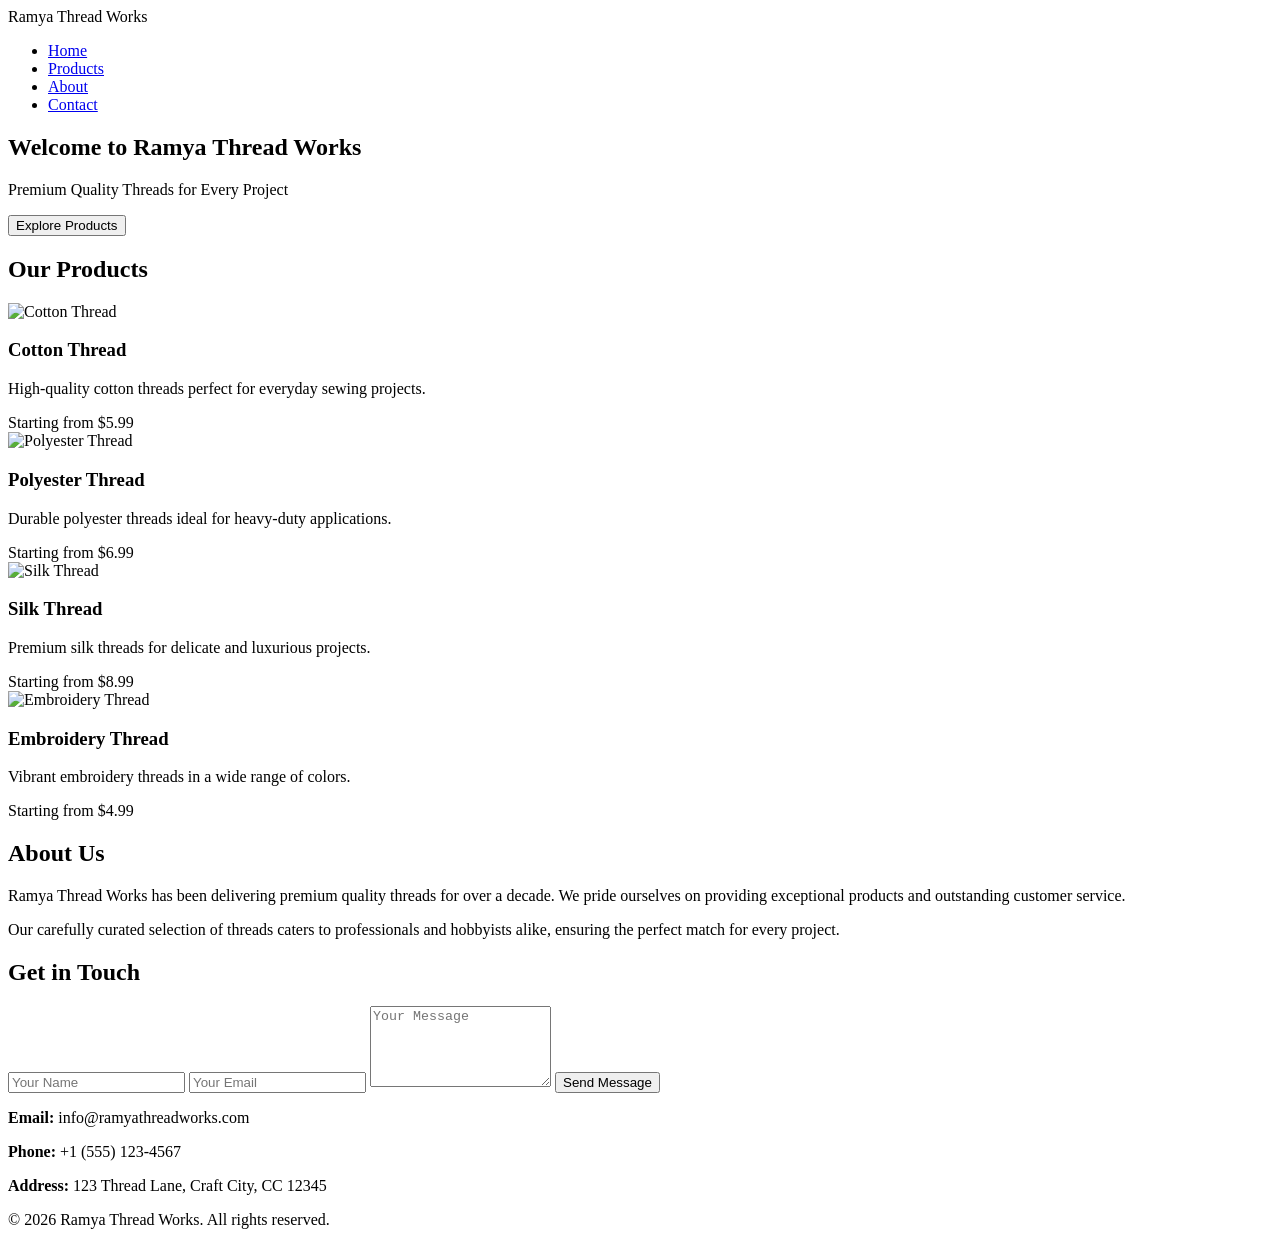
==== index.html @ b9c69a26 "Create index.html file" ====
<!DOCTYPE html>
<html lang="en">
<head>
    <meta charset="UTF-8">
    <meta name="viewport" content="width=device-width, initial-scale=1.0">
    <title>Ramya Thread Works - Premium Quality Threads</title>
    <link rel="stylesheet" href="styles/style.css">
</head>
<body>
    <nav class="navbar">
        <div class="container">
            <div class="logo">Ramya Thread Works</div>
            <ul class="nav-links">
                <li><a href="#home">Home</a></li>
                <li><a href="#products">Products</a></li>
                <li><a href="#about">About</a></li>
                <li><a href="#contact">Contact</a></li>
            </ul>
        </div>
    </nav>

    <section id="home" class="hero">
        <div class="hero-content">
            <h1>Welcome to Ramya Thread Works</h1>
            <p>Premium Quality Threads for Every Project</p>
            <button class="cta-btn" onclick="document.getElementById('products').scrollIntoView({behavior: 'smooth'})">Explore Products</button>
        </div>
    </section>

    <section id="products" class="products">
        <div class="container">
            <h2>Our Products</h2>
            <div class="product-grid">
                <div class="product-card">
                    <div class="product-image">
                        <img src="images/thread-1.jpg" alt="Cotton Thread">
                    </div>
                    <h3>Cotton Thread</h3>
                    <p>High-quality cotton threads perfect for everyday sewing projects.</p>
                    <span class="price">Starting from $5.99</span>
                </div>

                <div class="product-card">
                    <div class="product-image">
                        <img src="images/thread-2.jpg" alt="Polyester Thread">
                    </div>
                    <h3>Polyester Thread</h3>
                    <p>Durable polyester threads ideal for heavy-duty applications.</p>
                    <span class="price">Starting from $6.99</span>
                </div>

                <div class="product-card">
                    <div class="product-image">
                        <img src="images/thread-3.jpg" alt="Silk Thread">
                    </div>
                    <h3>Silk Thread</h3>
                    <p>Premium silk threads for delicate and luxurious projects.</p>
                    <span class="price">Starting from $8.99</span>
                </div>

                <div class="product-card">
                    <div class="product-image">
                        <img src="images/thread-4.jpg" alt="Embroidery Thread">
                    </div>
                    <h3>Embroidery Thread</h3>
                    <p>Vibrant embroidery threads in a wide range of colors.</p>
                    <span class="price">Starting from $4.99</span>
                </div>
            </div>
        </div>
    </section>

    <section id="about" class="about">
        <div class="container">
            <h2>About Us</h2>
            <div class="about-content">
                <div class="about-text">
                    <p>Ramya Thread Works has been delivering premium quality threads for over a decade. We pride ourselves on providing exceptional products and outstanding customer service.</p>
                    <p>Our carefully curated selection of threads caters to professionals and hobbyists alike, ensuring the perfect match for every project.</p>
                </div>
            </div>
        </div>
    </section>

    <section id="contact" class="contact">
        <div class="container">
            <h2>Get in Touch</h2>
            <div class="contact-content">
                <form class="contact-form">
                    <input type="text" placeholder="Your Name" required>
                    <input type="email" placeholder="Your Email" required>
                    <textarea placeholder="Your Message" rows="5" required></textarea>
                    <button type="submit" class="submit-btn">Send Message</button>
                </form>
                <div class="contact-info">
                    <p><strong>Email:</strong> info@ramyathreadworks.com</p>
                    <p><strong>Phone:</strong> +1 (555) 123-4567</p>
                    <p><strong>Address:</strong> 123 Thread Lane, Craft City, CC 12345</p>
                </div>
            </div>
        </div>
    </section>

    <footer>
        <p>&copy; 2026 Ramya Thread Works. All rights reserved.</p>
    </footer>

    <script src="scripts/script.js"></script>
</body>
</html>
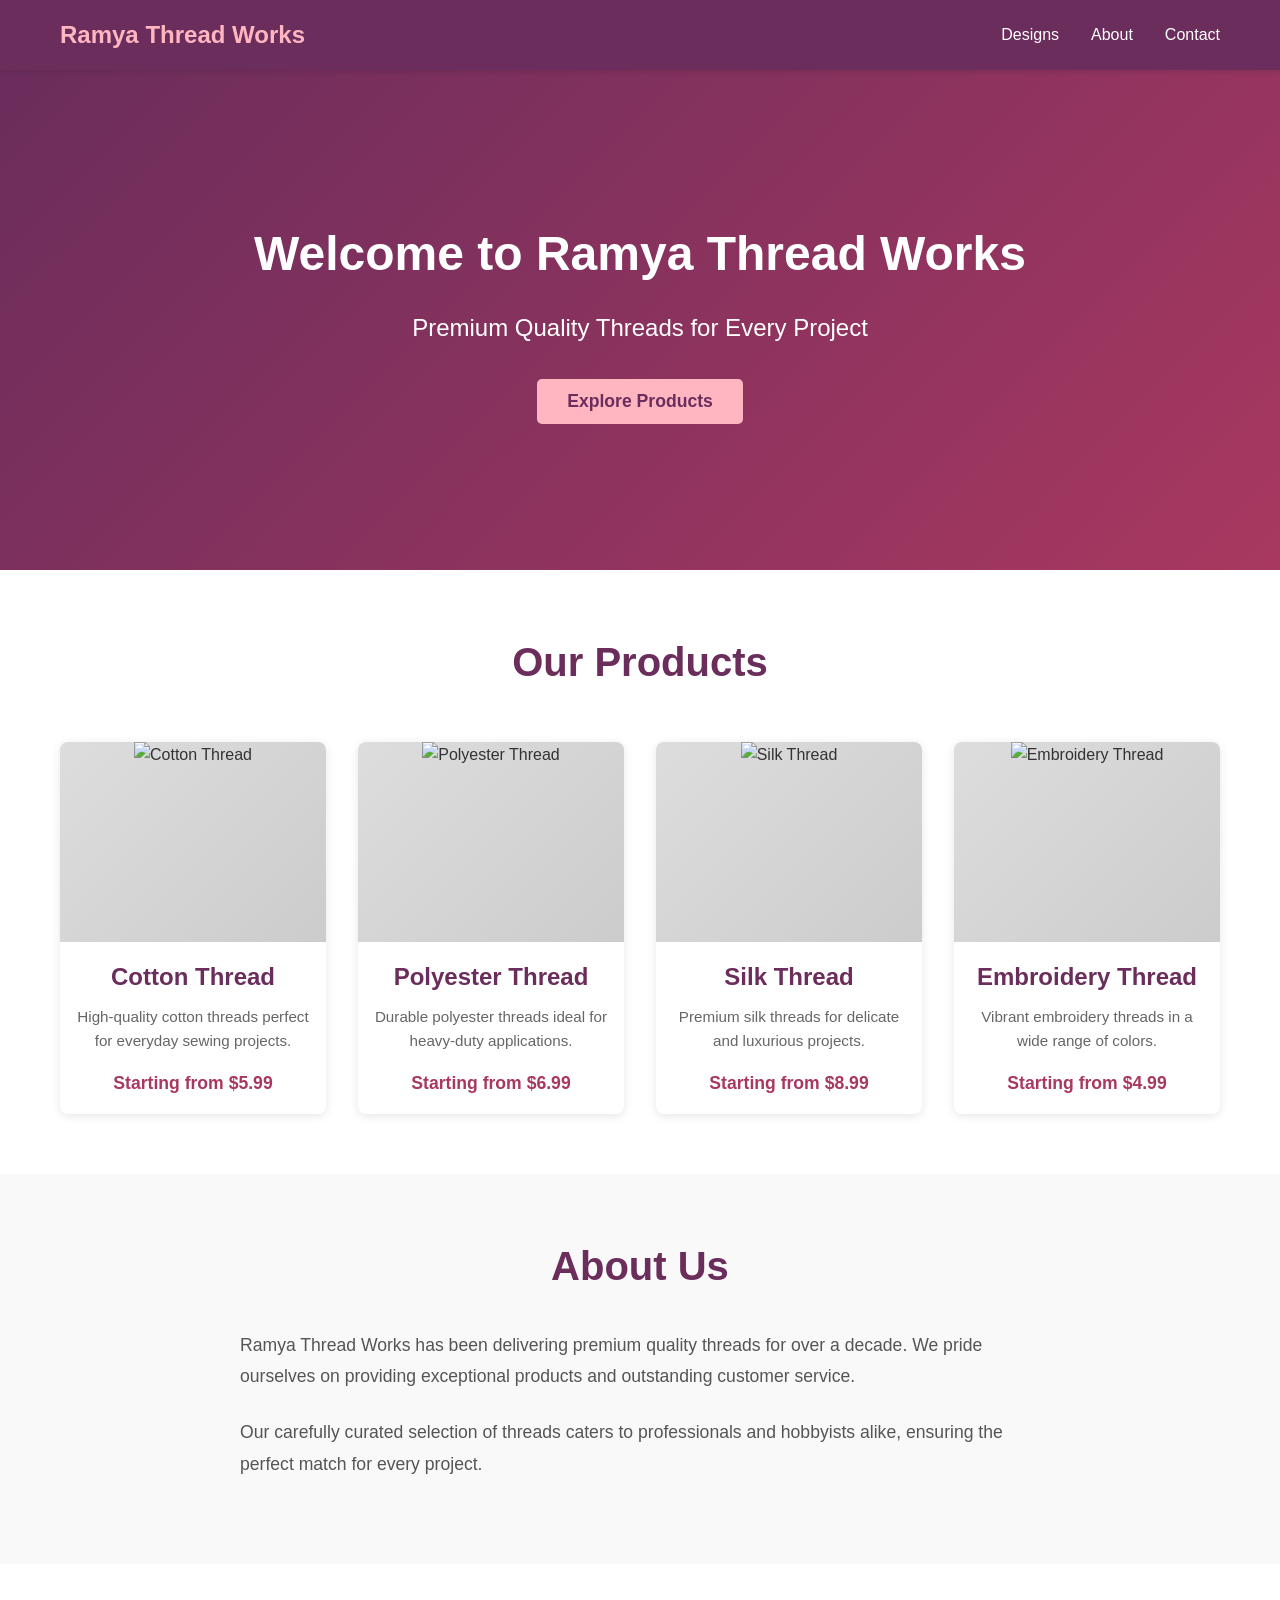
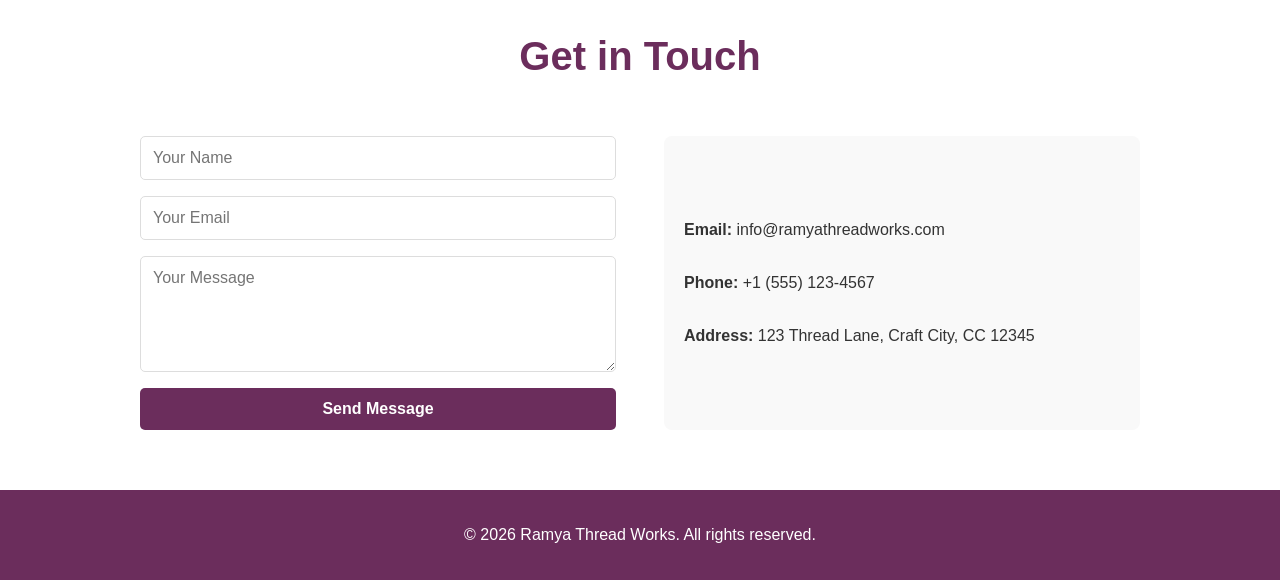
==== commit 38b5ee8b: "Update index.html" ====
--- a/index.html
+++ b/index.html
@@ -11,8 +11,7 @@
         <div class="container">
             <div class="logo">Ramya Thread Works</div>
             <ul class="nav-links">
-                <li><a href="#home">Home</a></li>
-                <li><a href="#products">Products</a></li>
+                <li><a href="#products">Designs</a></li>
                 <li><a href="#about">About</a></li>
                 <li><a href="#contact">Contact</a></li>
             </ul>
@@ -107,4 +106,4 @@
 
     <script src="scripts/script.js"></script>
 </body>
-</html>+</html>
--- a/styles/style.css
+++ b/styles/style.css
@@ -0,0 +1,359 @@
+/* General Styles */
+* {
+    margin: 0;
+    padding: 0;
+    box-sizing: border-box;
+}
+
+body {
+    font-family: 'Segoe UI', Tahoma, Geneva, Verdana, sans-serif;
+    line-height: 1.6;
+    color: #333;
+    background-color: #f9f9f9;
+}
+
+.container {
+    max-width: 1200px;
+    margin: 0 auto;
+    padding: 0 20px;
+}
+
+/* Navigation Bar */
+.navbar {
+    background-color: #6b2d5c;
+    color: white;
+    padding: 1rem 0;
+    position: sticky;
+    top: 0;
+    z-index: 100;
+    box-shadow: 0 2px 5px rgba(0, 0, 0, 0.1);
+}
+
+.navbar .container {
+    display: flex;
+    justify-content: space-between;
+    align-items: center;
+}
+
+.logo {
+    font-size: 1.5rem;
+    font-weight: bold;
+    color: #ffb6c1;
+}
+
+.nav-links {
+    display: flex;
+    list-style: none;
+    gap: 2rem;
+}
+
+.nav-links a {
+    color: white;
+    text-decoration: none;
+    transition: color 0.3s ease;
+}
+
+.nav-links a:hover {
+    color: #ffb6c1;
+}
+
+/* Hero Section */
+.hero {
+    background: linear-gradient(135deg, #6b2d5c 0%, #a83860 100%);
+    color: white;
+    padding: 100px 20px;
+    text-align: center;
+    min-height: 500px;
+    display: flex;
+    align-items: center;
+    justify-content: center;
+}
+
+.hero-content h1 {
+    font-size: 3rem;
+    margin-bottom: 1rem;
+    animation: fadeInDown 0.8s ease;
+}
+
+.hero-content p {
+    font-size: 1.5rem;
+    margin-bottom: 2rem;
+    animation: fadeInUp 0.8s ease;
+}
+
+.cta-btn {
+    background-color: #ffb6c1;
+    color: #6b2d5c;
+    border: none;
+    padding: 12px 30px;
+    font-size: 1.1rem;
+    border-radius: 5px;
+    cursor: pointer;
+    transition: all 0.3s ease;
+    font-weight: bold;
+}
+
+.cta-btn:hover {
+    background-color: #ff69b4;
+    transform: translateY(-2px);
+    box-shadow: 0 5px 15px rgba(0, 0, 0, 0.2);
+}
+
+/* Products Section */
+.products {
+    padding: 60px 20px;
+    background-color: white;
+}
+
+.products h2 {
+    text-align: center;
+    font-size: 2.5rem;
+    margin-bottom: 3rem;
+    color: #6b2d5c;
+}
+
+.product-grid {
+    display: grid;
+    grid-template-columns: repeat(auto-fit, minmax(250px, 1fr));
+    gap: 2rem;
+}
+
+.product-card {
+    background: white;
+    border-radius: 8px;
+    overflow: hidden;
+    box-shadow: 0 2px 10px rgba(0, 0, 0, 0.1);
+    transition: all 0.3s ease;
+    text-align: center;
+}
+
+.product-card:hover {
+    transform: translateY(-10px);
+    box-shadow: 0 5px 20px rgba(0, 0, 0, 0.15);
+}
+
+.product-image {
+    width: 100%;
+    height: 200px;
+    background: linear-gradient(135deg, #ddd 0%, #ccc 100%);
+    overflow: hidden;
+}
+
+.product-image img {
+    width: 100%;
+    height: 100%;
+    object-fit: cover;
+}
+
+.product-card h3 {
+    font-size: 1.5rem;
+    margin: 1rem 0 0.5rem 0;
+    color: #6b2d5c;
+}
+
+.product-card p {
+    padding: 0 1rem;
+    color: #666;
+    font-size: 0.95rem;
+    margin-bottom: 0.5rem;
+}
+
+.price {
+    display: inline-block;
+    padding: 0.5rem 1rem 1rem 1rem;
+    font-weight: bold;
+    color: #a83860;
+    font-size: 1.1rem;
+}
+
+/* About Section */
+.about {
+    padding: 60px 20px;
+    background-color: #f9f9f9;
+}
+
+.about h2 {
+    text-align: center;
+    font-size: 2.5rem;
+    margin-bottom: 2rem;
+    color: #6b2d5c;
+}
+
+.about-content {
+    max-width: 800px;
+    margin: 0 auto;
+}
+
+.about-text p {
+    font-size: 1.1rem;
+    margin-bottom: 1.5rem;
+    line-height: 1.8;
+    color: #555;
+}
+
+/* Contact Section */
+.contact {
+    padding: 60px 20px;
+    background-color: white;
+}
+
+.contact h2 {
+    text-align: center;
+    font-size: 2.5rem;
+    margin-bottom: 3rem;
+    color: #6b2d5c;
+}
+
+.contact-content {
+    display: grid;
+    grid-template-columns: 1fr 1fr;
+    gap: 3rem;
+    max-width: 1000px;
+    margin: 0 auto;
+}
+
+.contact-form {
+    display: flex;
+    flex-direction: column;
+    gap: 1rem;
+}
+
+.contact-form input,
+.contact-form textarea {
+    padding: 12px;
+    border: 1px solid #ddd;
+    border-radius: 5px;
+    font-family: inherit;
+    font-size: 1rem;
+}
+
+.contact-form input:focus,
+.contact-form textarea:focus {
+    outline: none;
+    border-color: #a83860;
+    box-shadow: 0 0 5px rgba(168, 56, 96, 0.3);
+}
+
+.submit-btn {
+    background-color: #6b2d5c;
+    color: white;
+    border: none;
+    padding: 12px;
+    font-size: 1rem;
+    border-radius: 5px;
+    cursor: pointer;
+    transition: all 0.3s ease;
+    font-weight: bold;
+}
+
+.submit-btn:hover {
+    background-color: #a83860;
+    transform: translateY(-2px);
+}
+
+.contact-info {
+    display: flex;
+    flex-direction: column;
+    justify-content: center;
+    gap: 1.5rem;
+    padding: 20px;
+    background-color: #f9f9f9;
+    border-radius: 8px;
+}
+
+.contact-info p {
+    font-size: 1rem;
+    line-height: 1.8;
+}
+
+/* Footer */
+footer {
+    background-color: #6b2d5c;
+    color: white;
+    text-align: center;
+    padding: 2rem;
+}
+
+/* Animations */
+@keyframes fadeInDown {
+    from {
+        opacity: 0;
+        transform: translateY(-20px);
+    }
+    to {
+        opacity: 1;
+        transform: translateY(0);
+    }
+}
+
+@keyframes fadeInUp {
+    from {
+        opacity: 0;
+        transform: translateY(20px);
+    }
+    to {
+        opacity: 1;
+        transform: translateY(0);
+    }
+}
+
+/* Responsive Design */
+@media (max-width: 768px) {
+    .nav-links {
+        gap: 1rem;
+        font-size: 0.9rem;
+    }
+
+    .hero-content h1 {
+        font-size: 2rem;
+    }
+
+    .hero-content p {
+        font-size: 1.1rem;
+    }
+
+    .products h2,
+    .about h2,
+    .contact h2 {
+        font-size: 2rem;
+    }
+
+    .product-grid {
+        grid-template-columns: 1fr;
+    }
+
+    .contact-content {
+        grid-template-columns: 1fr;
+        gap: 2rem;
+    }
+
+    .hero {
+        padding: 50px 20px;
+        min-height: 300px;
+    }
+}
+
+@media (max-width: 480px) {
+    .navbar .container {
+        flex-direction: column;
+        gap: 1rem;
+    }
+
+    .nav-links {
+        flex-direction: column;
+        gap: 0.5rem;
+    }
+
+    .hero-content h1 {
+        font-size: 1.5rem;
+    }
+
+    .hero-content p {
+        font-size: 1rem;
+    }
+
+    .cta-btn {
+        padding: 10px 20px;
+        font-size: 0.9rem;
+    }
+}
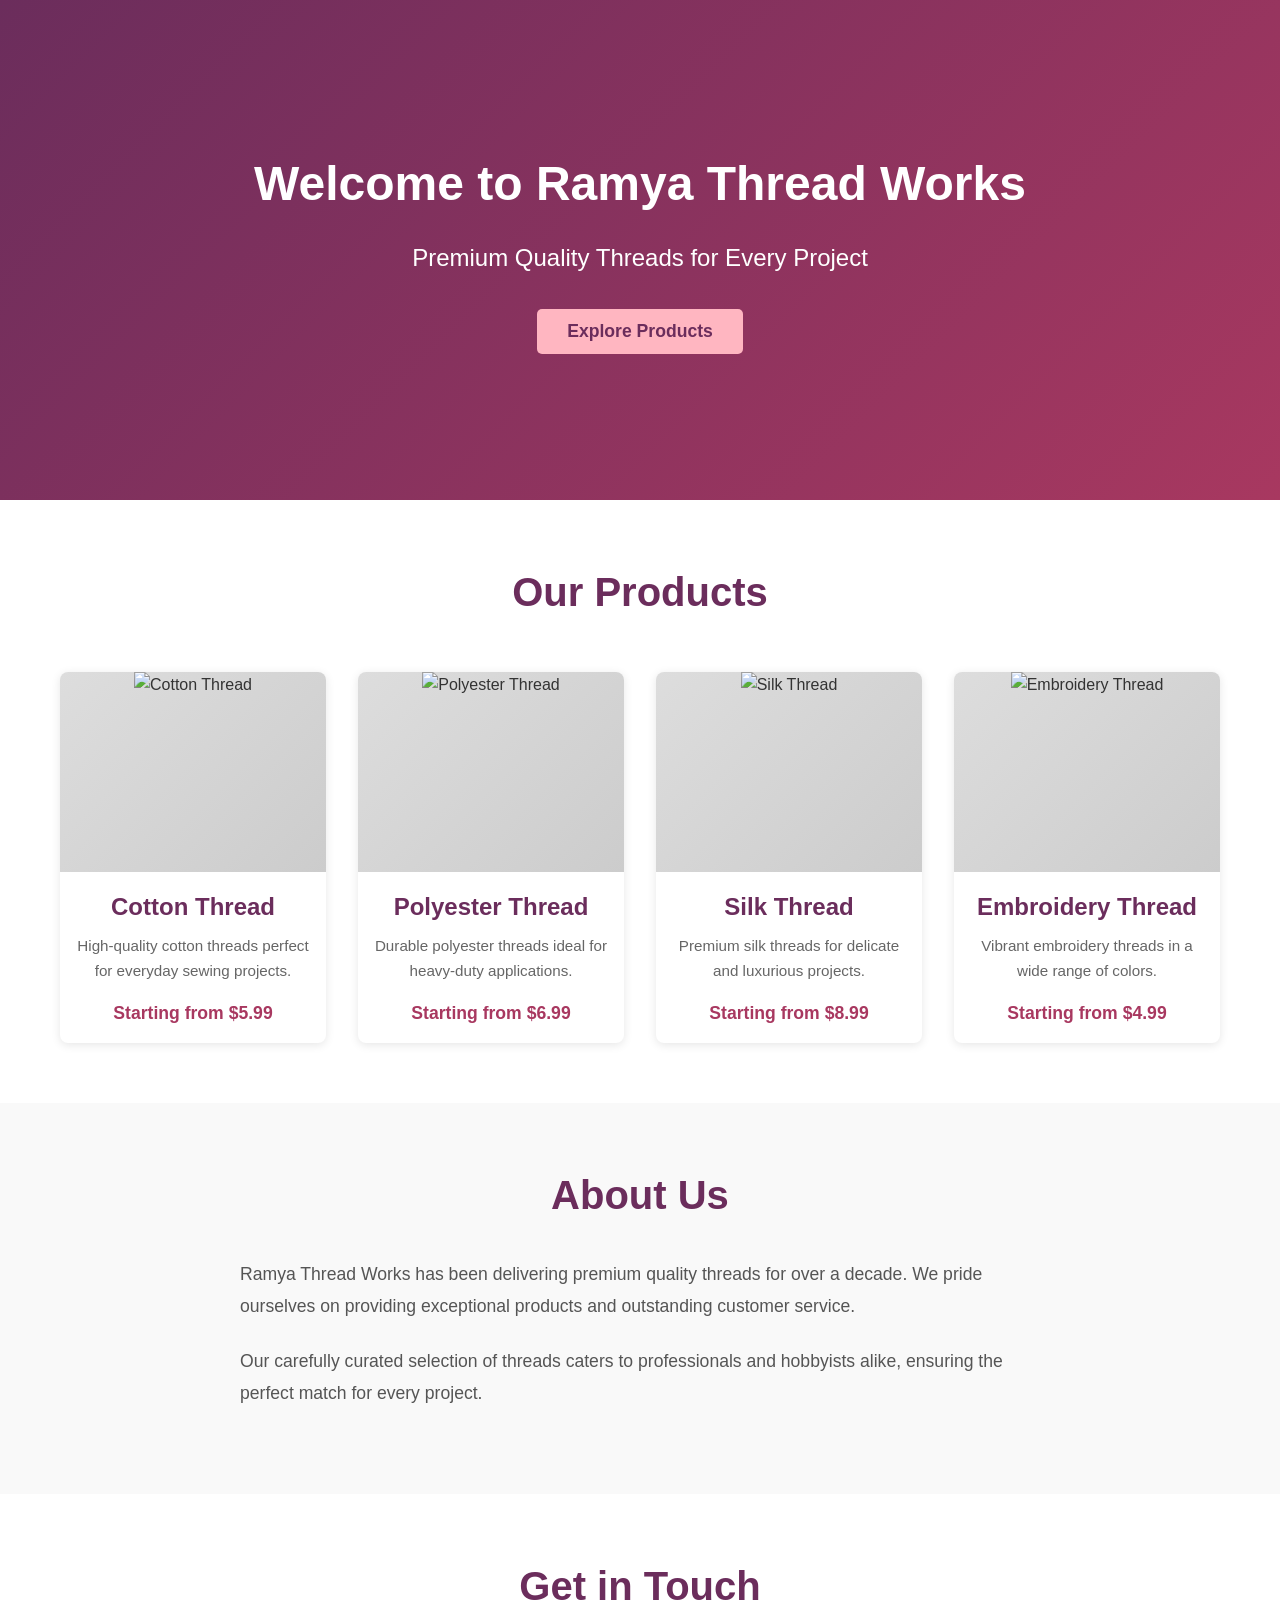
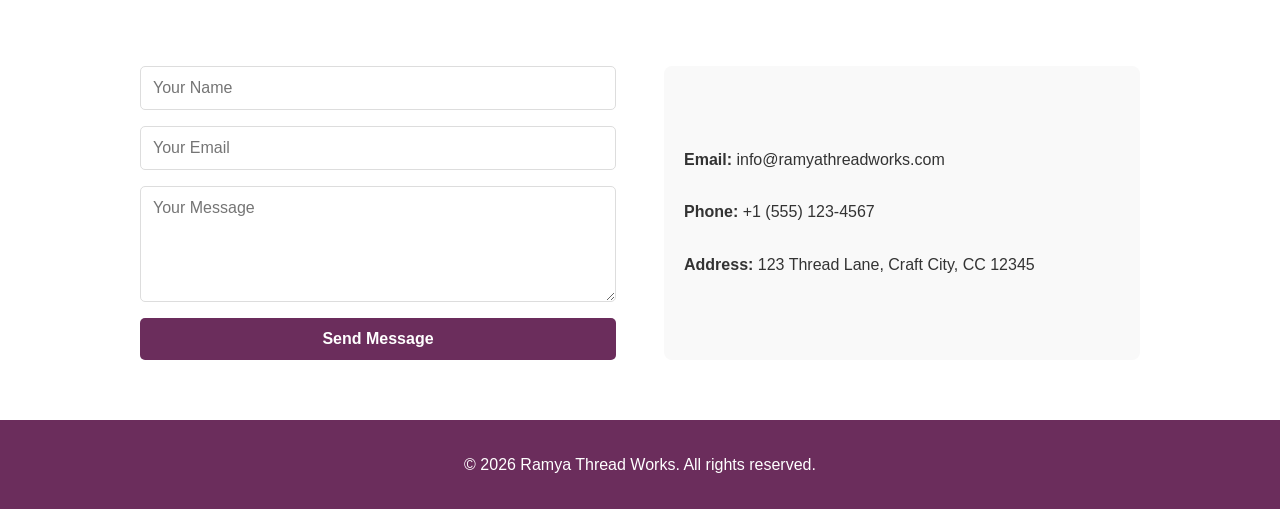
==== commit 58f716ee: "Remove navigation bar from index.html Removed the navigation bar from the index.html file." ====
--- a/index.html
+++ b/index.html
@@ -7,17 +7,6 @@
     <link rel="stylesheet" href="styles/style.css">
 </head>
 <body>
-    <nav class="navbar">
-        <div class="container">
-            <div class="logo">Ramya Thread Works</div>
-            <ul class="nav-links">
-                <li><a href="#products">Designs</a></li>
-                <li><a href="#about">About</a></li>
-                <li><a href="#contact">Contact</a></li>
-            </ul>
-        </div>
-    </nav>
-
     <section id="home" class="hero">
         <div class="hero-content">
             <h1>Welcome to Ramya Thread Works</h1>
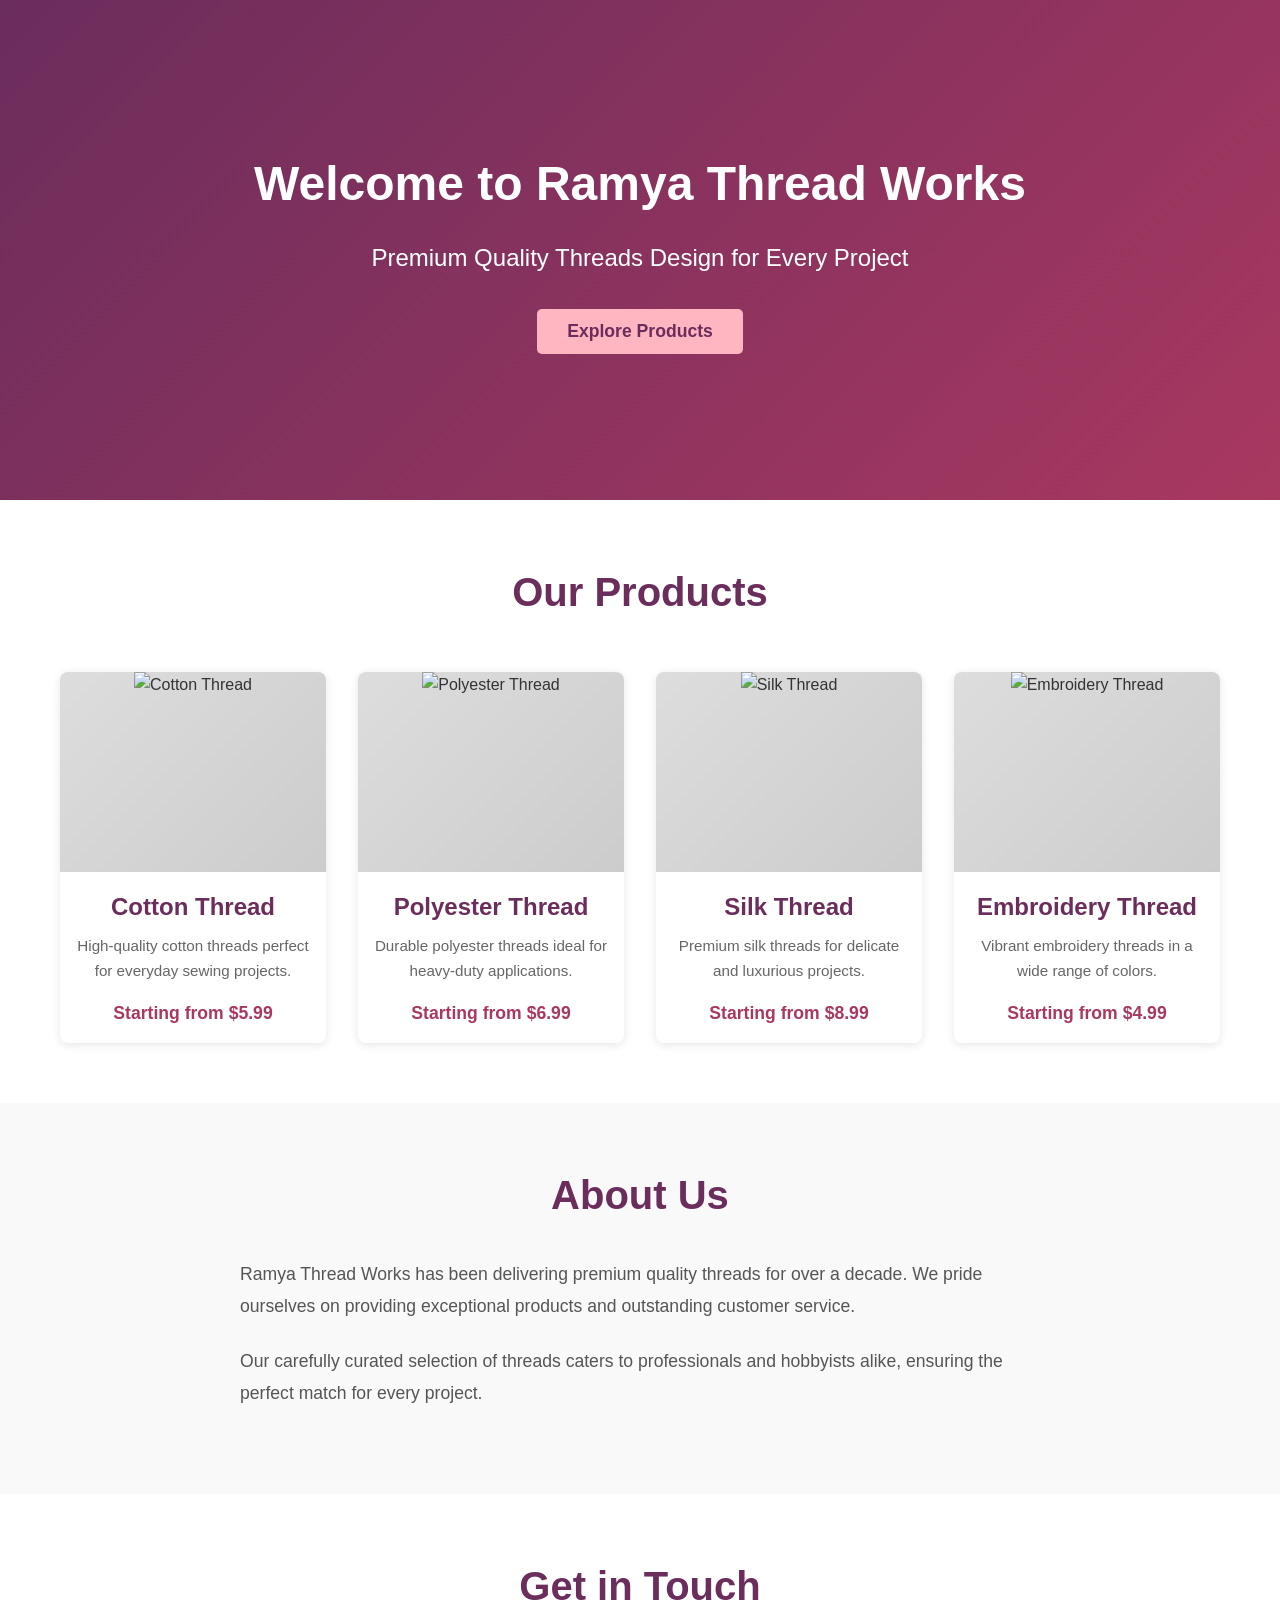
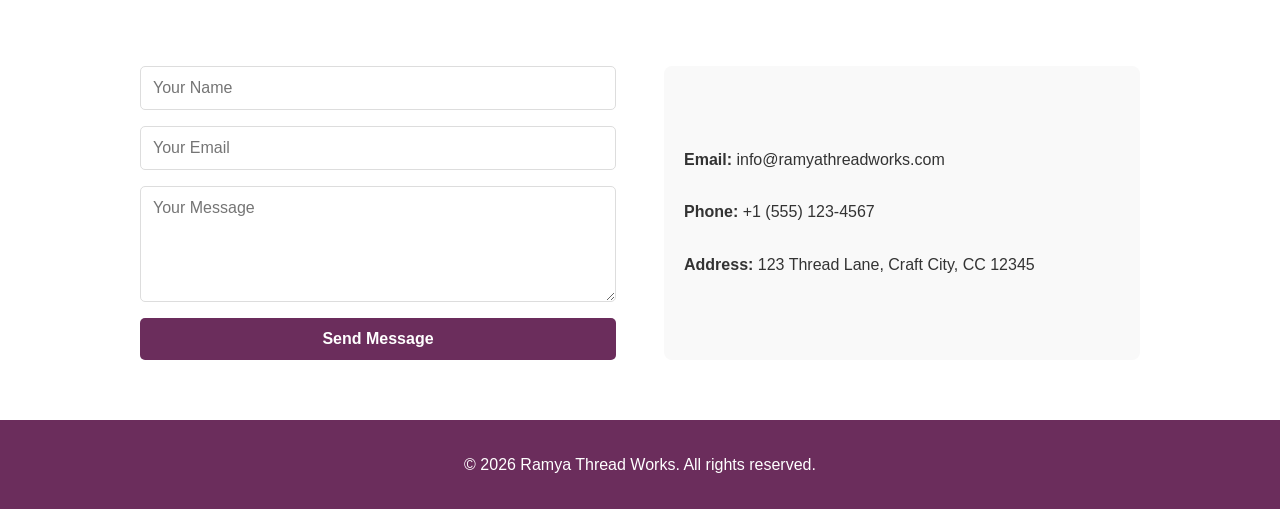
==== commit ae4dfb3a: "Update tagline in index.html" ====
--- a/index.html
+++ b/index.html
@@ -3,14 +3,14 @@
 <head>
     <meta charset="UTF-8">
     <meta name="viewport" content="width=device-width, initial-scale=1.0">
-    <title>Ramya Thread Works - Premium Quality Threads</title>
+    <title>Ramya Thread Works - Premium Quality Embroidery Designs</title>
     <link rel="stylesheet" href="styles/style.css">
 </head>
 <body>
     <section id="home" class="hero">
         <div class="hero-content">
             <h1>Welcome to Ramya Thread Works</h1>
-            <p>Premium Quality Threads for Every Project</p>
+            <p>Premium Quality Threads Design for Every Project</p>
             <button class="cta-btn" onclick="document.getElementById('products').scrollIntoView({behavior: 'smooth'})">Explore Products</button>
         </div>
     </section>
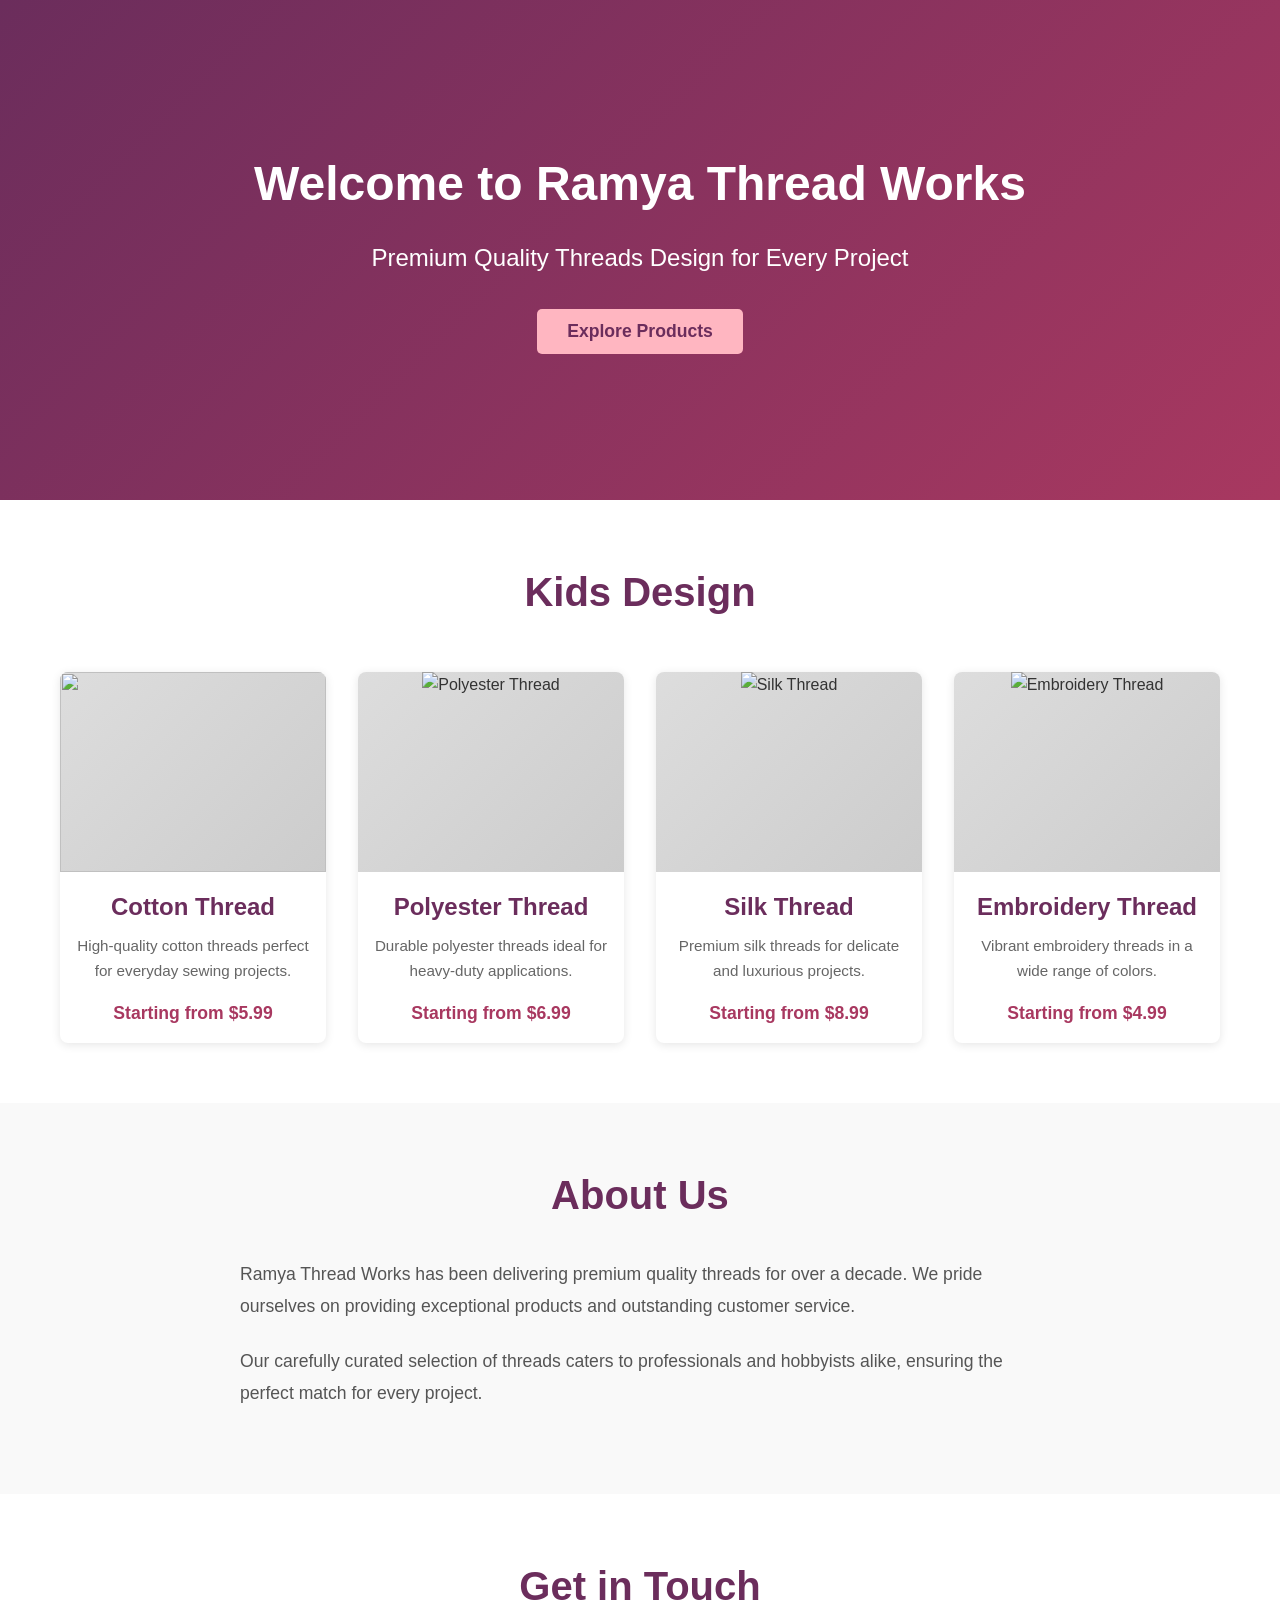
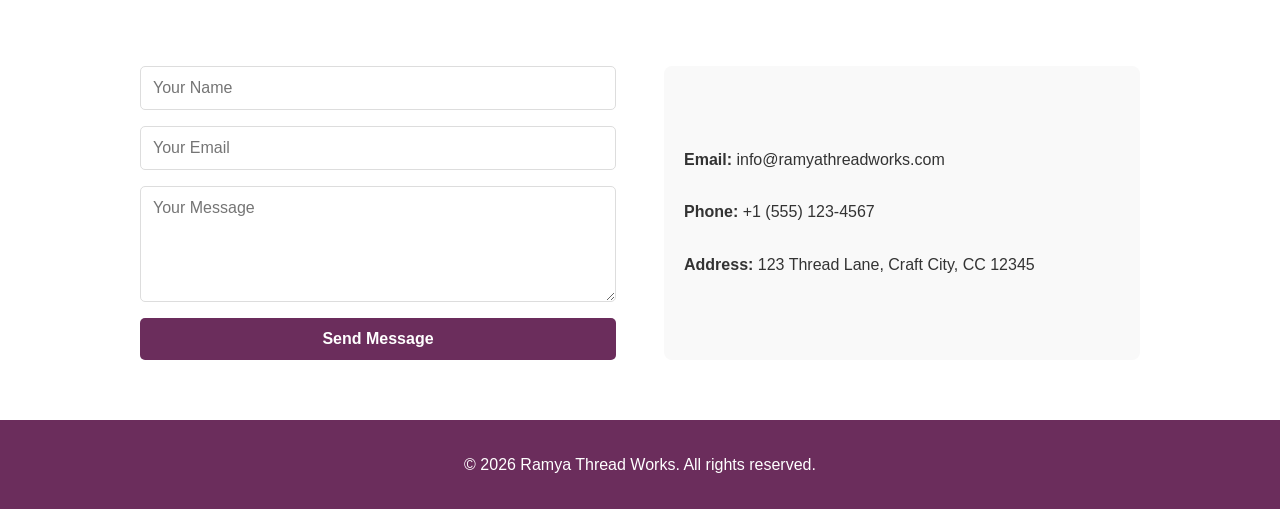
==== commit 064fa46f: "Update product section header and image tag" ====
--- a/index.html
+++ b/index.html
@@ -17,11 +17,11 @@
 
     <section id="products" class="products">
         <div class="container">
-            <h2>Our Products</h2>
+            <h2>Kids Design</h2>
             <div class="product-grid">
                 <div class="product-card">
                     <div class="product-image">
-                        <img src="images/thread-1.jpg" alt="Cotton Thread">
+                        <img src="images/thread-1.jpg">
                     </div>
                     <h3>Cotton Thread</h3>
                     <p>High-quality cotton threads perfect for everyday sewing projects.</p>
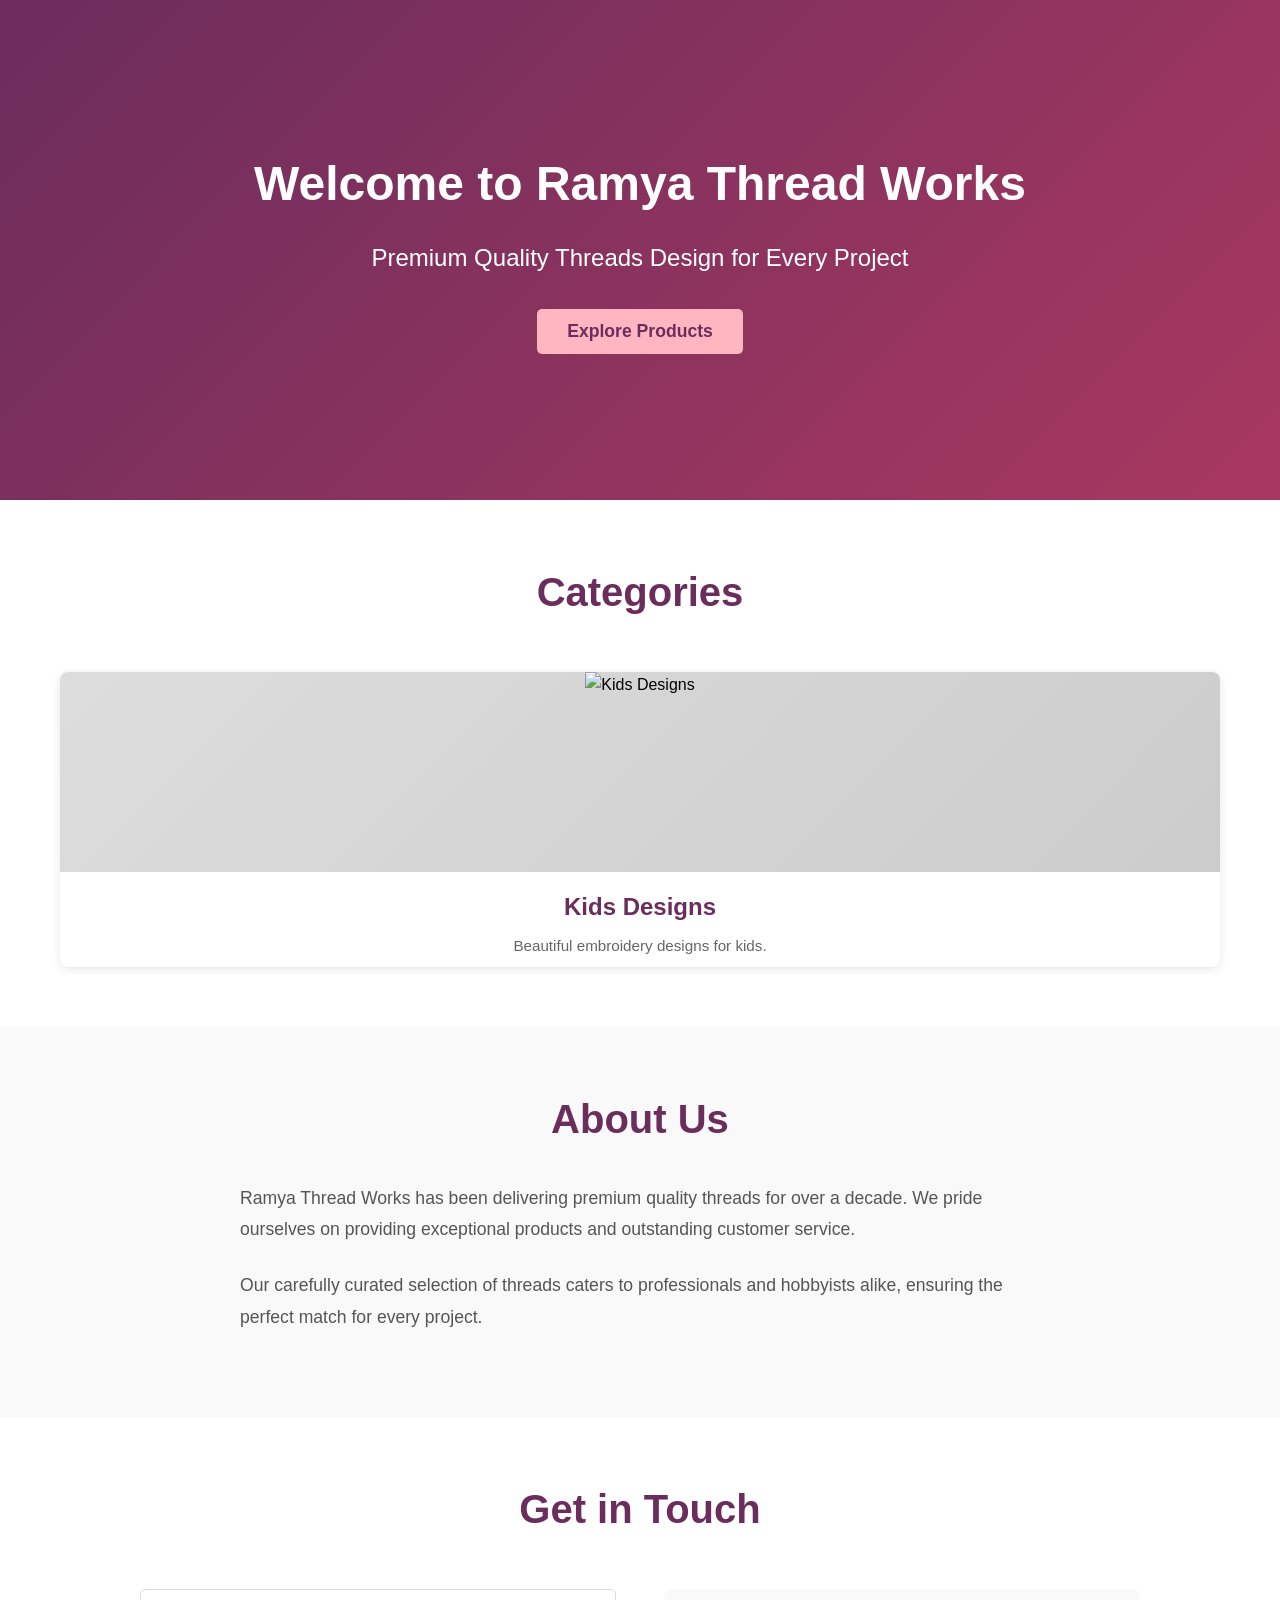
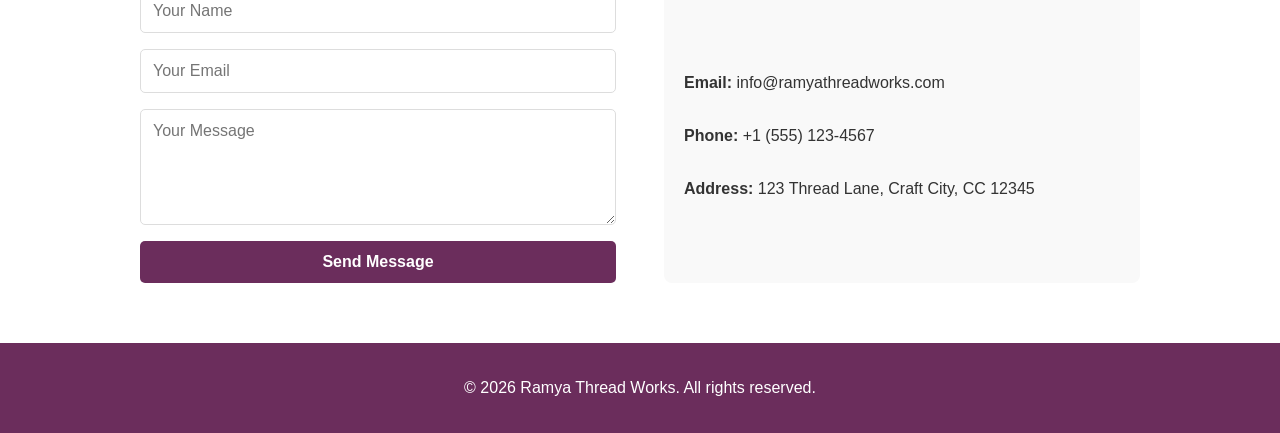
==== commit 36a335bb: "Add Kids Designs category to products section Updated the products section to include a new Kids Des" ====
--- a/index.html
+++ b/index.html
@@ -15,47 +15,28 @@
         </div>
     </section>
 
-    <section id="products" class="products">
-        <div class="container">
-            <h2>Kids Design</h2>
-            <div class="product-grid">
-                <div class="product-card">
+    <section class="products">
+    <div class="container">
+        <h2>Categories</h2>
+
+        <div class="product-grid">
+
+            <!-- Kids Category -->
+            <div class="product-card">
+                <a href="kids/index.html" style="text-decoration:none; color:black;">
+                    
                     <div class="product-image">
-                        <img src="images/thread-1.jpg">
+                        <img src="images/kids-cover.jpg" alt="Kids Designs">
                     </div>
-                    <h3>Cotton Thread</h3>
-                    <p>High-quality cotton threads perfect for everyday sewing projects.</p>
-                    <span class="price">Starting from $5.99</span>
-                </div>
 
-                <div class="product-card">
-                    <div class="product-image">
-                        <img src="images/thread-2.jpg" alt="Polyester Thread">
-                    </div>
-                    <h3>Polyester Thread</h3>
-                    <p>Durable polyester threads ideal for heavy-duty applications.</p>
-                    <span class="price">Starting from $6.99</span>
-                </div>
+                    <h3>Kids Designs</h3>
+                    <p>Beautiful embroidery designs for kids.</p>
 
-                <div class="product-card">
-                    <div class="product-image">
-                        <img src="images/thread-3.jpg" alt="Silk Thread">
-                    </div>
-                    <h3>Silk Thread</h3>
-                    <p>Premium silk threads for delicate and luxurious projects.</p>
-                    <span class="price">Starting from $8.99</span>
-                </div>
+                </a>
+            </div>
 
-                <div class="product-card">
-                    <div class="product-image">
-                        <img src="images/thread-4.jpg" alt="Embroidery Thread">
-                    </div>
-                    <h3>Embroidery Thread</h3>
-                    <p>Vibrant embroidery threads in a wide range of colors.</p>
-                    <span class="price">Starting from $4.99</span>
-                </div>
-            </div>
         </div>
+    </div>
     </section>
 
     <section id="about" class="about">
